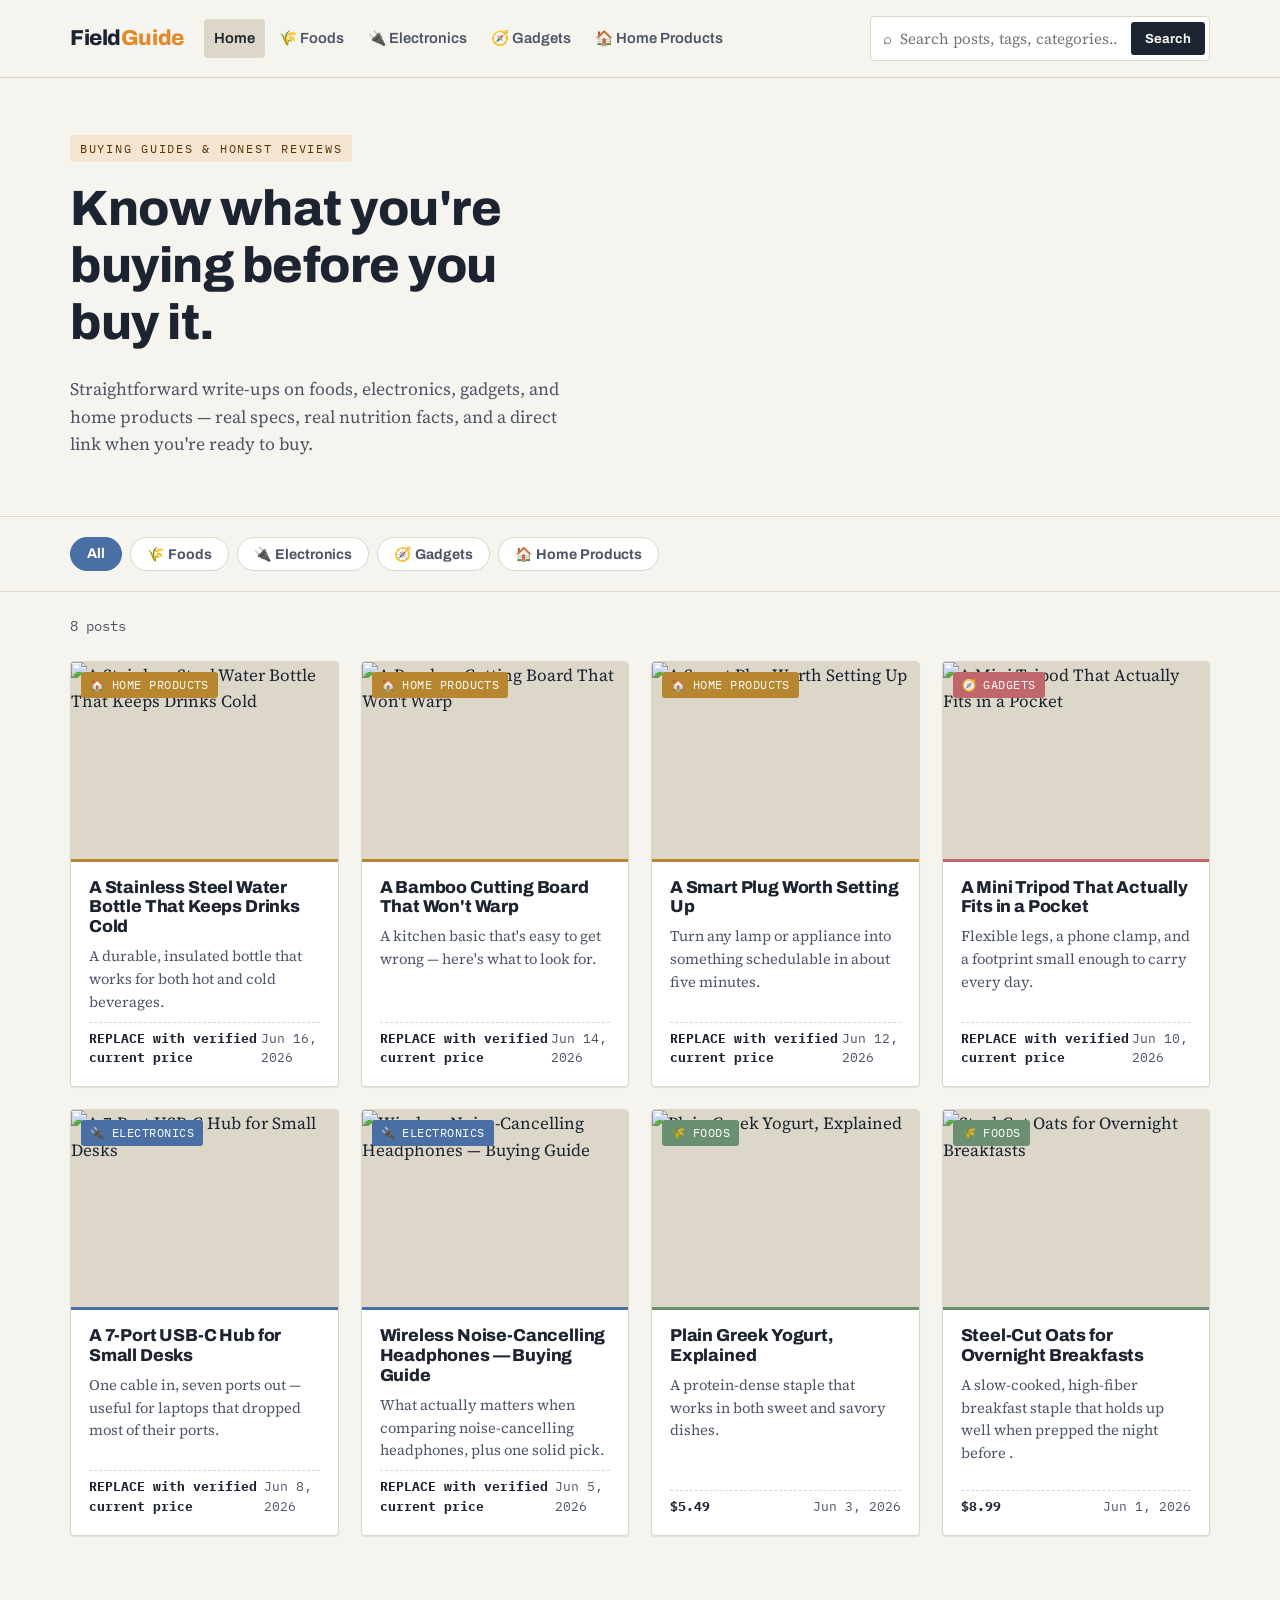
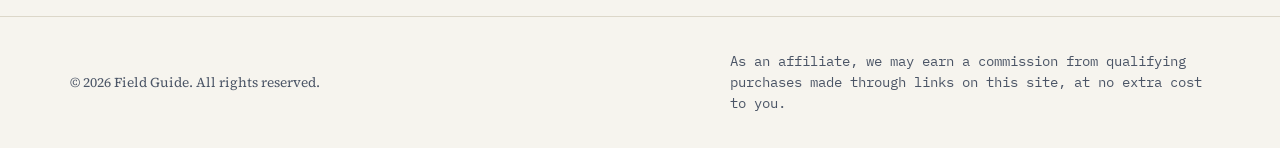
==== index.html @ a0bcce7a "Add files via upload" ====
<!DOCTYPE html>
<html lang="en">
<head>
  <meta charset="UTF-8" />
  <meta name="viewport" content="width=device-width, initial-scale=1.0" />
  <title>The Field Guide — Honest picks, plainly explained</title>
  <meta name="description" content="Foods, electronics, gadgets, and home products — reviewed and explained, with links to buy." />

  <!-- Fonts: display (Archivo), body (Source Serif 4), utility (IBM Plex Mono) -->
  <link rel="preconnect" href="https://fonts.googleapis.com">
  <link href="https://fonts.googleapis.com/css2?family=Archivo:wght@600;700;800&family=Source+Serif+4:opsz,wght@8..60,400;8..60,600&family=IBM+Plex+Mono:wght@400;600&display=swap" rel="stylesheet">

  <link rel="stylesheet" href="css/styles.css" />
</head>
<body>

  <!-- ============================ HEADER / NAV ============================ -->
  <header class="site-header">
    <div class="site-header__bar">
      <a href="index.html" class="site-logo">Field<span>Guide</span></a>

      <nav class="site-nav" aria-label="Primary">
        <a href="index.html" class="is-active">Home</a>
        <!-- Category links are inserted here by main.js so this list
             never needs manual edits when a category is added. -->
      </nav>

      <form class="search-form" id="search-form" role="search">
        <span class="search-form__icon" aria-hidden="true">⌕</span>
        <input
          type="search"
          id="search-input"
          name="q"
          placeholder="Search posts, tags, categories…"
          aria-label="Search posts"
        />
        <button type="submit">Search</button>
      </form>
    </div>
  </header>

  <!-- ============================ HERO ============================ -->
  <section class="hero">
    <div class="container">
      <span class="hero__eyebrow">Buying guides &amp; honest reviews</span>
      <h1>Know what you're buying before you buy it.</h1>
      <p>
        Straightforward write-ups on foods, electronics, gadgets, and home
        products — real specs, real nutrition facts, and a direct link when
        you're ready to buy.
      </p>
    </div>
  </section>

  <!-- ============================ CATEGORY NAV ============================ -->
  <section class="category-strip">
    <div class="container">
      <nav class="category-nav" id="category-nav" aria-label="Filter by category">
        <!-- Filled in by main.js from categories[] in data.js -->
      </nav>
    </div>
  </section>

  <!-- ============================ RESULTS ============================ -->
  <main class="container">
    <div class="results-bar">
      <span id="results-count">Showing all posts</span>
      <span id="active-filter-label"></span>
    </div>

    <div class="post-grid" id="post-grid">
      <!-- Filled in by main.js -->
    </div>
  </main>

  <!-- ============================ FOOTER ============================ -->
  <footer class="site-footer">
    <div class="container site-footer__grid">
      <p>&copy; 2026 Field Guide. All rights reserved.</p>
      <p class="site-footer__disclosure">
        As an affiliate, we may earn a commission from qualifying purchases
        made through links on this site, at no extra cost to you.
      </p>
    </div>
  </footer>

  <!-- Data first, then shared render/search helpers, then page logic -->
  <script src="js/data.js"></script>
  <script src="js/render.js"></script>
  <script src="js/search.js"></script>
  <script src="js/main.js"></script>
</body>
</html>
---- css/styles.css ----
/* =================================================================
   DESIGN TOKENS
   A "catalog card" identity: warm paper background, ink-navy text,
   an amber signal color reserved for affiliate actions, and each
   content category carrying its own accent color (set per-post via
   an inline --cat-color variable — see render.js). Display type is
   a condensed grotesk for headlines/labels; body copy is a serif
   built for long-form reading, since these are articles people
   are meant to actually read before buying something.
   ================================================================= */
:root {
  /* Palette */
  --color-paper: #f6f4ee;
  --color-paper-raised: #ffffff;
  --color-ink: #1b2430;
  --color-ink-soft: #4b5566;
  --color-line: #dcd7c9;
  --color-signal: #e08a2c;
  --color-signal-ink: #5c3300;

  /* Category defaults (overridden inline per post/category) */
  --cat-color: #4a6fa5;

  /* Type */
  --font-display: "Archivo", "Arial Narrow", sans-serif;
  --font-body: "Source Serif 4", Georgia, "Times New Roman", serif;
  --font-mono: "IBM Plex Mono", "Courier New", monospace;

  /* Layout */
  --page-max: 1180px;
  --radius: 4px;
  --shadow-card: 0 1px 2px rgba(27, 36, 48, 0.06), 0 1px 0 rgba(27, 36, 48, 0.04);
}

/* =================================================================
   RESET & BASE
   ================================================================= */
* {
  box-sizing: border-box;
}

html {
  scroll-behavior: smooth;
}

body {
  margin: 0;
  background: var(--color-paper);
  color: var(--color-ink);
  font-family: var(--font-body);
  font-size: 17px;
  line-height: 1.55;
  -webkit-font-smoothing: antialiased;
}

img {
  max-width: 100%;
  display: block;
}

a {
  color: inherit;
  text-decoration: none;
}

h1, h2, h3, h4 {
  font-family: var(--font-display);
  font-weight: 800;
  line-height: 1.15;
  margin: 0 0 0.5em 0;
  letter-spacing: -0.01em;
}

p {
  margin: 0 0 1em 0;
}

ul {
  margin: 0;
  padding-left: 1.2em;
}

button {
  font-family: inherit;
  cursor: pointer;
}

:focus-visible {
  outline: 3px solid var(--color-signal);
  outline-offset: 2px;
}

@media (prefers-reduced-motion: reduce) {
  html {
    scroll-behavior: auto;
  }
  * {
    animation-duration: 0.001ms !important;
    transition-duration: 0.001ms !important;
  }
}

.container {
  max-width: var(--page-max);
  margin: 0 auto;
  padding: 0 20px;
}

/* =================================================================
   SITE HEADER / NAV
   ================================================================= */
.site-header {
  position: sticky;
  top: 0;
  z-index: 20;
  background: var(--color-paper);
  border-bottom: 1px solid var(--color-line);
}

.site-header__bar {
  display: flex;
  align-items: center;
  gap: 20px;
  padding: 16px 20px;
  max-width: var(--page-max);
  margin: 0 auto;
  flex-wrap: wrap;
}

.site-logo {
  font-family: var(--font-display);
  font-weight: 800;
  font-size: 1.35rem;
  letter-spacing: -0.02em;
  white-space: nowrap;
}

.site-logo span {
  color: var(--color-signal);
}

.site-nav {
  display: flex;
  gap: 4px;
  margin-right: auto;
  flex-wrap: wrap;
}

.site-nav a {
  font-family: var(--font-display);
  font-weight: 600;
  font-size: 0.92rem;
  padding: 8px 10px;
  border-radius: var(--radius);
  color: var(--color-ink-soft);
}

.site-nav a:hover,
.site-nav a.is-active {
  color: var(--color-ink);
  background: var(--color-line);
}

/* Search bar */
.search-form {
  display: flex;
  align-items: center;
  background: var(--color-paper-raised);
  border: 1px solid var(--color-line);
  border-radius: var(--radius);
  padding: 2px 4px 2px 12px;
  min-width: 200px;
  flex: 1 1 220px;
  max-width: 340px;
}

.search-form__icon {
  color: var(--color-ink-soft);
  font-size: 0.95rem;
  margin-right: 8px;
}

.search-form input[type="search"] {
  border: none;
  background: transparent;
  padding: 9px 0;
  font-family: var(--font-body);
  font-size: 0.95rem;
  width: 100%;
  color: var(--color-ink);
}

.search-form input[type="search"]:focus {
  outline: none;
}

.search-form button {
  border: none;
  background: var(--color-ink);
  color: var(--color-paper);
  font-family: var(--font-display);
  font-weight: 700;
  font-size: 0.82rem;
  padding: 9px 14px;
  border-radius: 3px;
  white-space: nowrap;
}

.search-form button:hover {
  background: var(--color-signal);
  color: var(--color-signal-ink);
}

/* =================================================================
   HERO
   ================================================================= */
.hero {
  border-bottom: 1px solid var(--color-line);
  padding: 56px 0 40px;
}

.hero__eyebrow {
  font-family: var(--font-mono);
  font-size: 0.78rem;
  text-transform: uppercase;
  letter-spacing: 0.14em;
  color: var(--color-signal-ink);
  background: rgba(224, 138, 44, 0.15);
  display: inline-block;
  padding: 4px 10px;
  border-radius: 3px;
  margin-bottom: 18px;
}

.hero h1 {
  font-size: clamp(2rem, 4.5vw, 3.1rem);
  max-width: 16ch;
}

.hero p {
  font-size: 1.1rem;
  color: var(--color-ink-soft);
  max-width: 56ch;
}

/* =================================================================
   CATEGORY NAV (pill row)
   ================================================================= */
.category-strip {
  padding: 20px 0;
  border-bottom: 1px solid var(--color-line);
}

.category-nav {
  display: flex;
  gap: 8px;
  flex-wrap: wrap;
}

.category-pill {
  font-family: var(--font-display);
  font-weight: 700;
  font-size: 0.88rem;
  background: var(--color-paper-raised);
  border: 1px solid var(--color-line);
  border-radius: 999px;
  padding: 8px 16px;
  color: var(--color-ink-soft);
  transition: border-color 0.15s ease, color 0.15s ease;
}

.category-pill:hover {
  border-color: var(--cat-color, var(--color-ink));
  color: var(--color-ink);
}

.category-pill.is-active {
  background: var(--cat-color, var(--color-ink));
  border-color: var(--cat-color, var(--color-ink));
  color: #fff;
}

/* =================================================================
   POST GRID + CARDS
   ================================================================= */
.results-bar {
  display: flex;
  align-items: baseline;
  justify-content: space-between;
  padding: 24px 0 4px;
  font-family: var(--font-mono);
  font-size: 0.85rem;
  color: var(--color-ink-soft);
}

.post-grid {
  display: grid;
  grid-template-columns: repeat(auto-fill, minmax(260px, 1fr));
  gap: 22px;
  padding: 20px 0 60px;
}

.post-card {
  background: var(--color-paper-raised);
  border: 1px solid var(--color-line);
  border-radius: var(--radius);
  overflow: hidden;
  display: flex;
  flex-direction: column;
  box-shadow: var(--shadow-card);
  transition: transform 0.15s ease, box-shadow 0.15s ease;
}

.post-card:hover {
  transform: translateY(-3px);
  box-shadow: 0 8px 20px rgba(27, 36, 48, 0.1);
}

.post-card__image-wrap {
  position: relative;
  aspect-ratio: 4 / 3;
  background: var(--color-line);
  border-bottom: 3px solid var(--cat-color);
}

.post-card__image {
  width: 100%;
  height: 100%;
  object-fit: cover;
}

.post-card__tag {
  position: absolute;
  top: 10px;
  left: 10px;
  background: var(--cat-color);
  color: #fff;
  font-family: var(--font-mono);
  font-size: 0.72rem;
  padding: 4px 9px;
  border-radius: 3px;
  text-transform: uppercase;
  letter-spacing: 0.04em;
}

.post-card__body {
  padding: 16px 18px 18px;
  display: flex;
  flex-direction: column;
  gap: 8px;
  flex: 1;
}

.post-card__title {
  font-size: 1.08rem;
  margin: 0;
}

.post-card__desc {
  font-size: 0.92rem;
  color: var(--color-ink-soft);
  margin: 0;
  flex: 1;
}

.post-card__meta {
  display: flex;
  justify-content: space-between;
  align-items: center;
  font-family: var(--font-mono);
  font-size: 0.8rem;
  color: var(--color-ink-soft);
  padding-top: 6px;
  border-top: 1px dashed var(--color-line);
}

.post-card__price {
  font-weight: 700;
  color: var(--color-ink);
}

/* Empty state */
.empty-state {
  padding: 60px 20px;
  text-align: center;
  grid-column: 1 / -1;
}

.empty-state__title {
  font-family: var(--font-display);
  font-weight: 800;
  font-size: 1.3rem;
  margin: 0 0 6px;
}

.empty-state__desc {
  color: var(--color-ink-soft);
  margin: 0;
}

/* =================================================================
   POST DETAIL PAGE
   ================================================================= */
.post-hero {
  border-bottom: 1px solid var(--color-line);
}

.breadcrumb {
  padding: 18px 0 0;
  font-family: var(--font-mono);
  font-size: 0.8rem;
  color: var(--color-ink-soft);
}

.breadcrumb a {
  color: var(--cat-color, var(--color-signal-ink));
}

.post-hero__grid {
  display: grid;
  grid-template-columns: 1.1fr 1fr;
  gap: 40px;
  padding: 20px 0 44px;
  align-items: start;
}

.post-hero__image {
  width: 100%;
  aspect-ratio: 4 / 3;
  object-fit: cover;
  border-radius: var(--radius);
  border: 1px solid var(--color-line);
  border-bottom: 4px solid var(--cat-color);
}

.post-hero__category {
  display: inline-block;
  font-family: var(--font-mono);
  font-size: 0.75rem;
  text-transform: uppercase;
  letter-spacing: 0.08em;
  color: #fff;
  background: var(--cat-color);
  padding: 4px 10px;
  border-radius: 3px;
  margin-bottom: 14px;
}

.post-hero__title {
  font-size: clamp(1.8rem, 3.4vw, 2.5rem);
}

.post-hero__desc {
  font-size: 1.08rem;
  color: var(--color-ink-soft);
}

.post-hero__date {
  font-family: var(--font-mono);
  font-size: 0.82rem;
  color: var(--color-ink-soft);
  margin-bottom: 18px;
}

/* Affiliate action box */
.affiliate-box {
  background: var(--color-paper-raised);
  border: 1px solid var(--color-line);
  border-radius: var(--radius);
  padding: 20px;
  margin-top: 18px;
}

.affiliate-box__price {
  font-family: var(--font-mono);
  font-size: 1.5rem;
  font-weight: 700;
  color: var(--color-ink);
  display: block;
  margin-bottom: 4px;
}

.affiliate-box__note {
  font-size: 0.85rem;
  color: var(--color-ink-soft);
  margin-bottom: 14px;
}

.affiliate-button {
  display: block;
  text-align: center;
  width: 100%;
  background: var(--color-signal);
  color: var(--color-signal-ink);
  font-family: var(--font-display);
  font-weight: 800;
  font-size: 1rem;
  padding: 14px 18px;
  border-radius: 3px;
  transition: filter 0.15s ease, transform 0.1s ease;
}

.affiliate-button:hover {
  filter: brightness(1.08);
  transform: translateY(-1px);
}

.affiliate-disclosure {
  font-size: 0.78rem;
  color: var(--color-ink-soft);
  margin-top: 10px;
  margin-bottom: 0;
}

/* Post body */
.post-body {
  padding: 10px 0 70px;
  max-width: 760px;
}

.post-body__lede p {
  font-size: 1.08rem;
}

.post-block {
  margin-top: 38px;
  padding-top: 30px;
  border-top: 1px solid var(--color-line);
}

.post-block__title {
  font-size: 1.25rem;
}

.post-list {
  padding-left: 1.3em;
}

.post-list li {
  margin-bottom: 6px;
}

/* key/value (specs, nutrition) */
.kv-block {
  display: grid;
  grid-template-columns: 1fr 1fr;
  gap: 0 24px;
}

.kv-row {
  display: flex;
  justify-content: space-between;
  gap: 10px;
  padding: 10px 0;
  border-bottom: 1px dashed var(--color-line);
  font-family: var(--font-mono);
  font-size: 0.9rem;
}

.kv-row__label {
  color: var(--color-ink-soft);
}

.kv-row__value {
  font-weight: 700;
  text-align: right;
}

/* pros/cons */
.pros-cons {
  display: grid;
  grid-template-columns: 1fr 1fr;
  gap: 20px;
}

.pros-cons__col {
  background: var(--color-paper-raised);
  border: 1px solid var(--color-line);
  border-radius: var(--radius);
  padding: 16px 18px;
}

.pros-cons__col h3 {
  font-size: 0.95rem;
  margin-bottom: 10px;
}

.pros-cons__col--pros h3 {
  color: #3f6e46;
}

.pros-cons__col--cons h3 {
  color: #a14343;
}

.pros-cons__col ul {
  padding-left: 1.1em;
  margin: 0;
}

.pros-cons__col li {
  margin-bottom: 6px;
  font-size: 0.93rem;
}

/* tags */
.tag-list {
  display: flex;
  flex-wrap: wrap;
  gap: 8px;
  margin-top: 30px;
}

.tag-chip {
  font-family: var(--font-mono);
  font-size: 0.78rem;
  background: var(--color-line);
  color: var(--color-ink-soft);
  padding: 5px 11px;
  border-radius: 999px;
}

/* related products */
.related-heading {
  padding-top: 46px;
}

/* =================================================================
   FOOTER
   ================================================================= */
.site-footer {
  border-top: 1px solid var(--color-line);
  padding: 34px 0;
  margin-top: 20px;
}

.site-footer__grid {
  display: flex;
  justify-content: space-between;
  align-items: center;
  flex-wrap: wrap;
  gap: 16px;
}

.site-footer p {
  margin: 0;
  font-size: 0.85rem;
  color: var(--color-ink-soft);
}

.site-footer__disclosure {
  font-family: var(--font-mono);
  font-size: 0.78rem;
  max-width: 60ch;
}

/* =================================================================
   RESPONSIVE
   ================================================================= */
@media (max-width: 900px) {
  .post-hero__grid {
    grid-template-columns: 1fr;
    gap: 24px;
  }
}

@media (max-width: 640px) {
  .site-header__bar {
    gap: 10px;
  }

  .site-nav {
    order: 3;
    width: 100%;
    margin-right: 0;
  }

  .search-form {
    max-width: none;
  }

  .hero {
    padding: 40px 0 30px;
  }

  .post-grid {
    grid-template-columns: 1fr;
  }

  .kv-block,
  .pros-cons {
    grid-template-columns: 1fr;
  }

  .site-footer__grid {
    flex-direction: column;
    align-items: flex-start;
  }
}
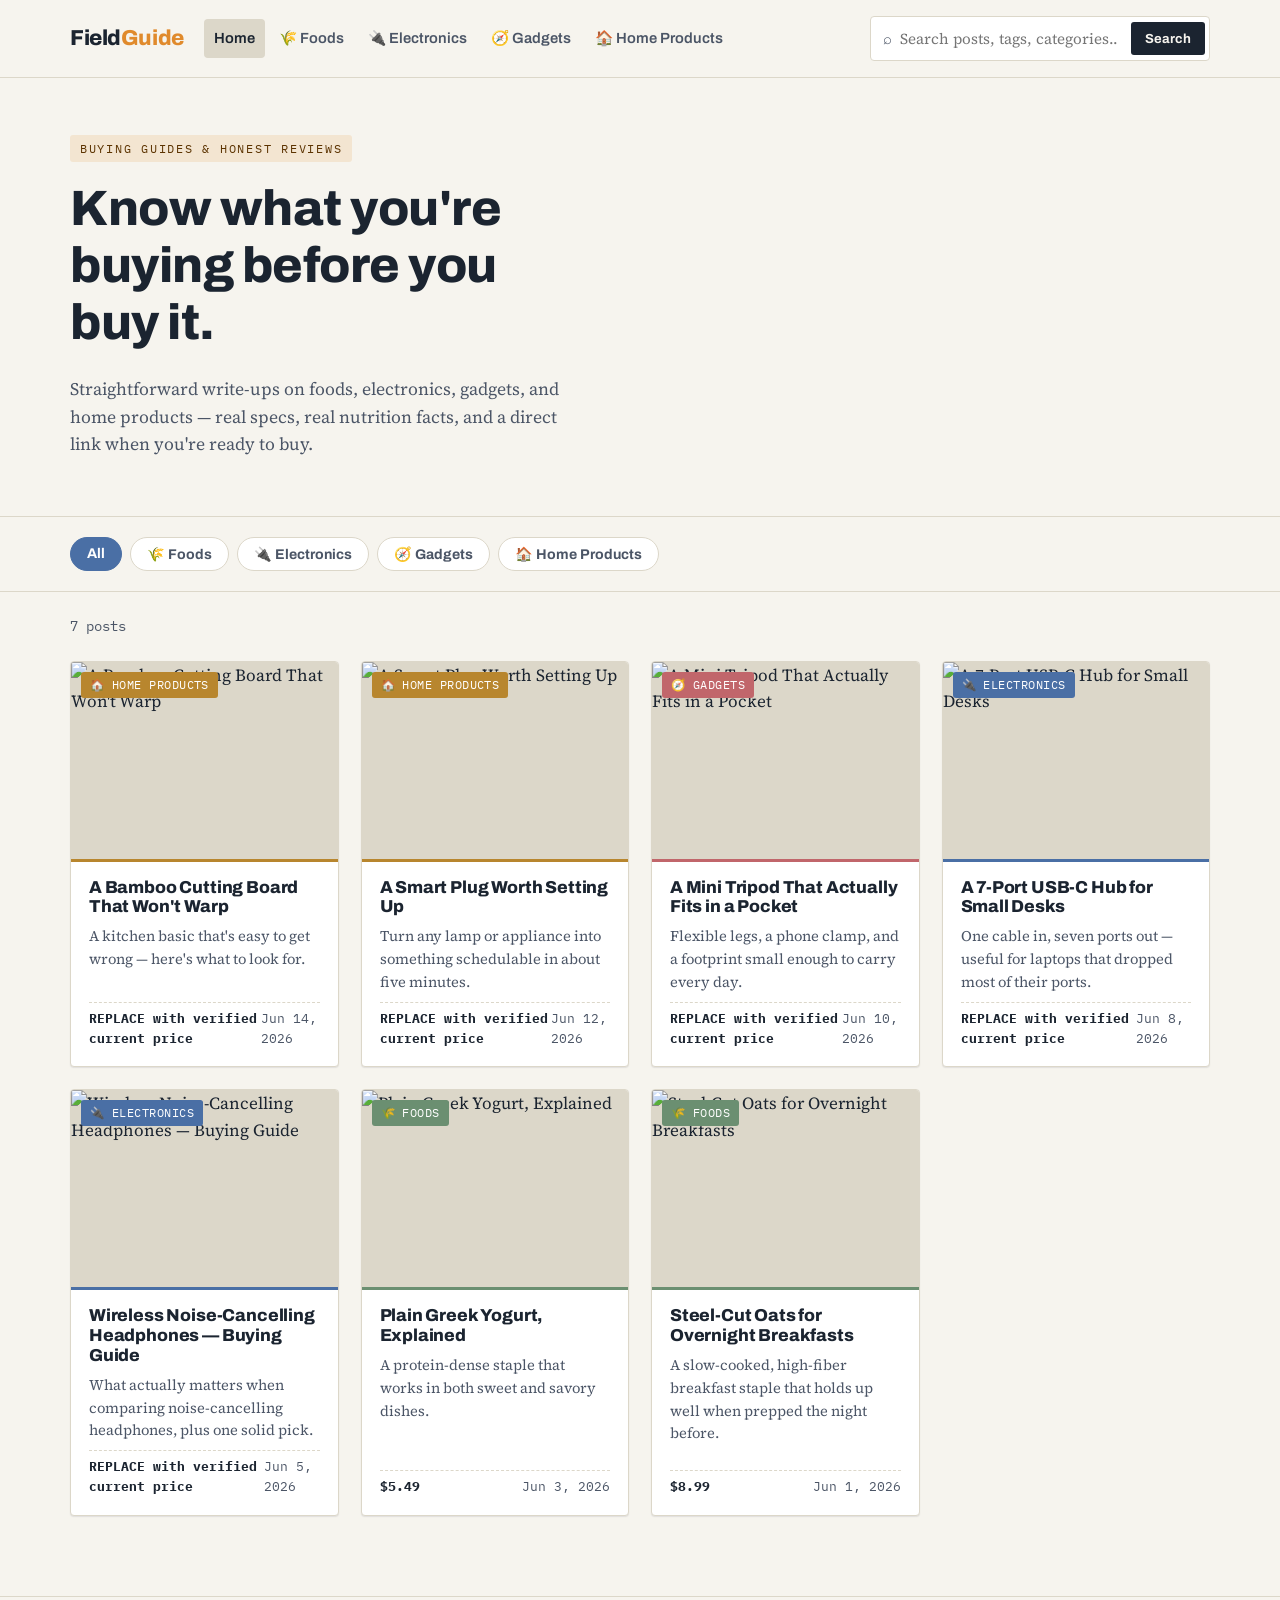
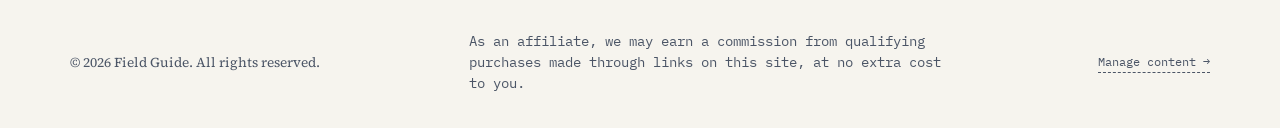
==== commit a8f36f01: "initial commit" ====
--- a/index.html
+++ b/index.html
@@ -81,13 +81,14 @@
         As an affiliate, we may earn a commission from qualifying purchases
         made through links on this site, at no extra cost to you.
       </p>
+      <a href="admin.html" class="site-footer__admin-link">Manage content →</a>
     </div>
   </footer>
 
-  <!-- Data first, then shared render/search helpers, then page logic -->
-  <script src="js/data.js"></script>
-  <script src="js/render.js"></script>
-  <script src="js/search.js"></script>
-  <script src="js/main.js"></script>
+  <!-- Data store first (loads /data/*.json), then shared render/search helpers, then page logic -->
+  <script src="data-store.js"></script>
+  <script src="render.js"></script>
+  <script src="search.js"></script>
+  <script src="main.js"></script>
 </body>
 </html>
--- a/css/styles.css
+++ b/css/styles.css
@@ -654,6 +654,18 @@
   max-width: 60ch;
 }
 
+.site-footer__admin-link {
+  font-family: var(--font-mono);
+  font-size: 0.78rem;
+  color: var(--color-ink-soft);
+  white-space: nowrap;
+  border-bottom: 1px dashed var(--color-ink-soft);
+}
+
+.site-footer__admin-link:hover {
+  color: var(--color-ink);
+}
+
 /* =================================================================
    RESPONSIVE
    ================================================================= */
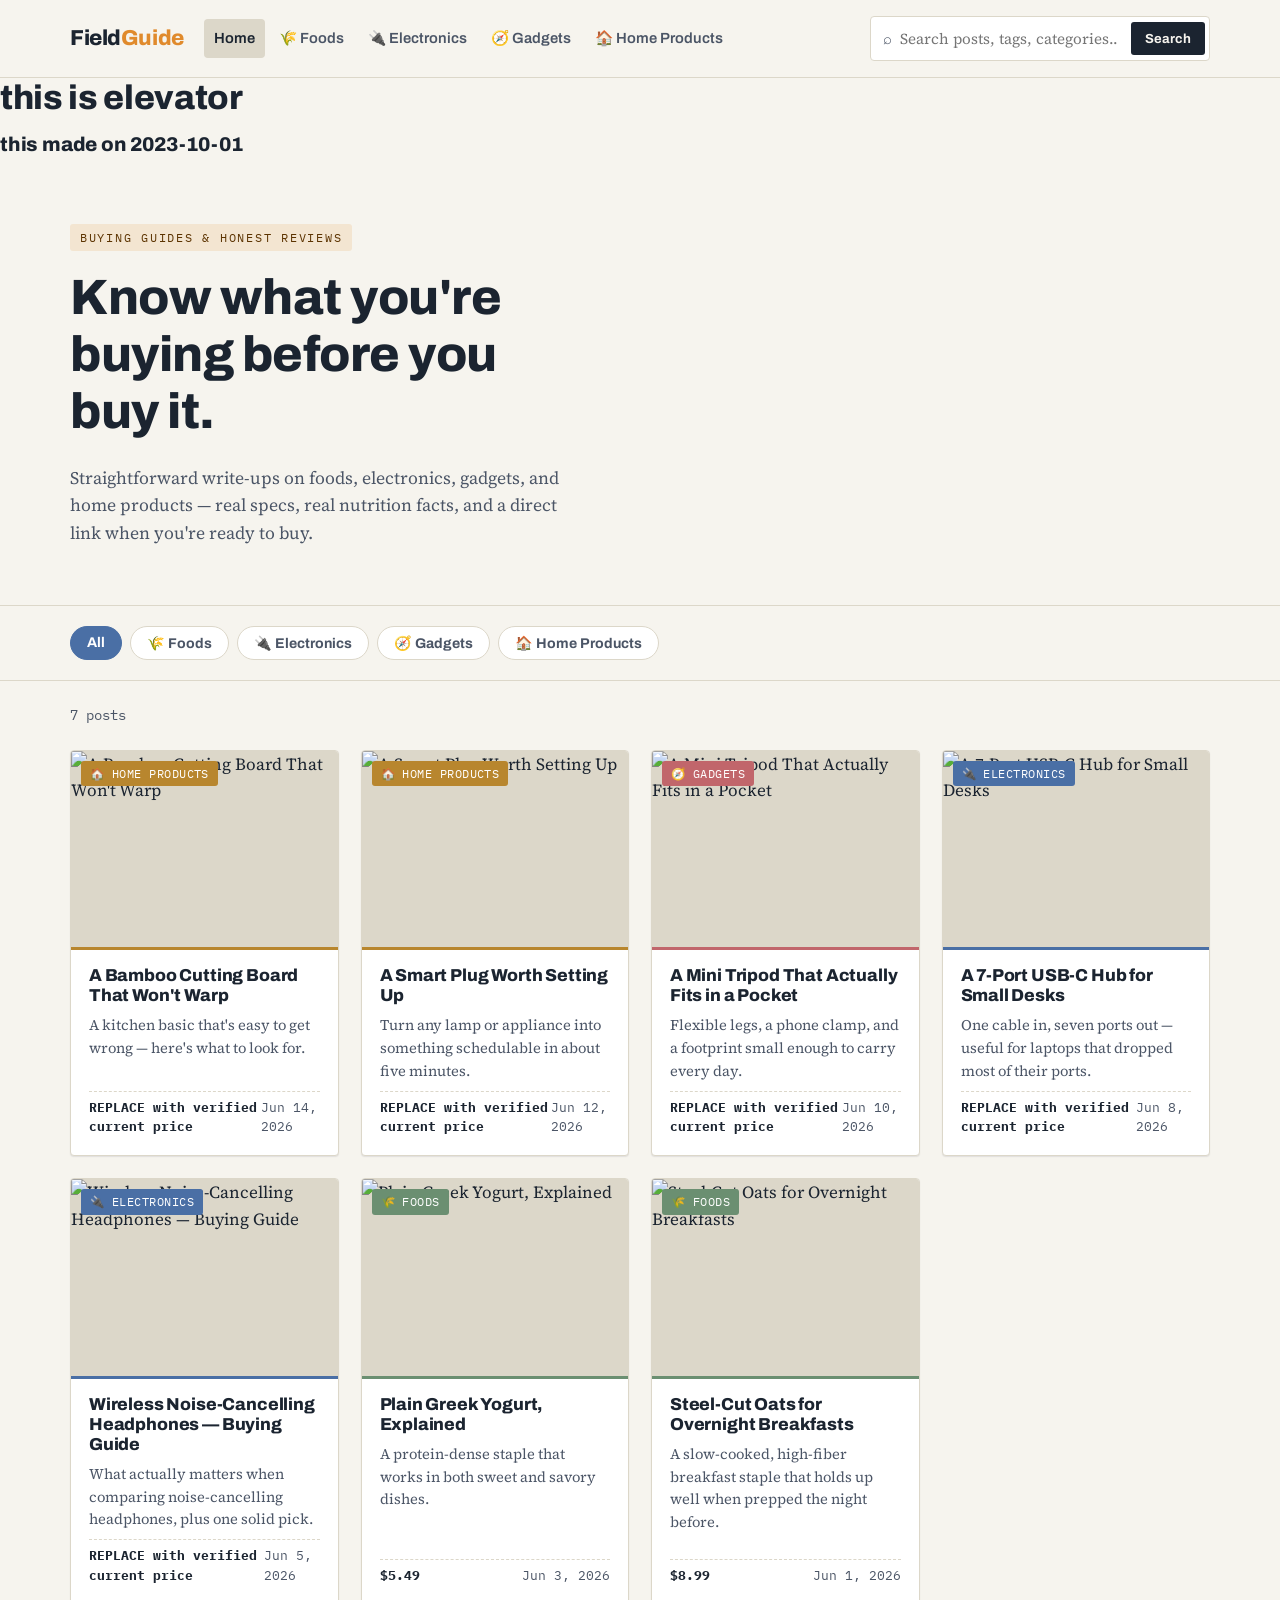
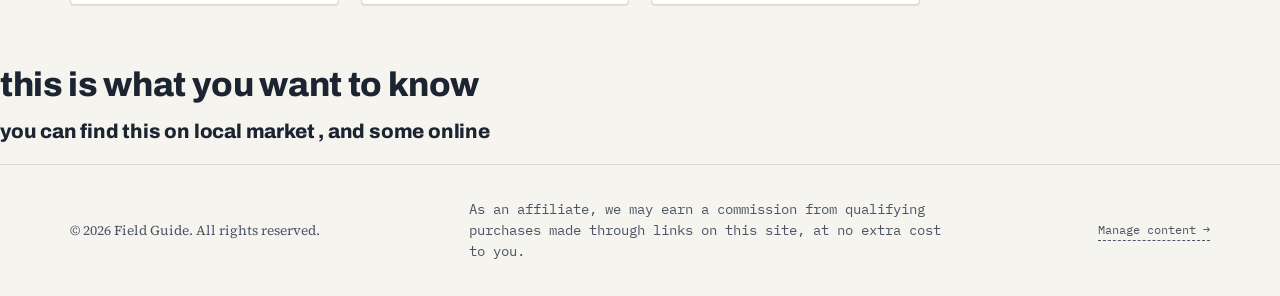
==== commit aeebb27f: "Updated website" ====
--- a/index.html
+++ b/index.html
@@ -39,6 +39,9 @@
     </div>
   </header>
 
+  <h1>this is elevator </h1>
+  <h3>this made on 2023-10-01</h3>
+
   <!-- ============================ HERO ============================ -->
   <section class="hero">
     <div class="container">
@@ -73,6 +76,9 @@
     </div>
   </main>
 
+  <h1>this is what you want to know </h1>
+  <h3>you can find this on local market , and some online</h3>
+
   <!-- ============================ FOOTER ============================ -->
   <footer class="site-footer">
     <div class="container site-footer__grid">
